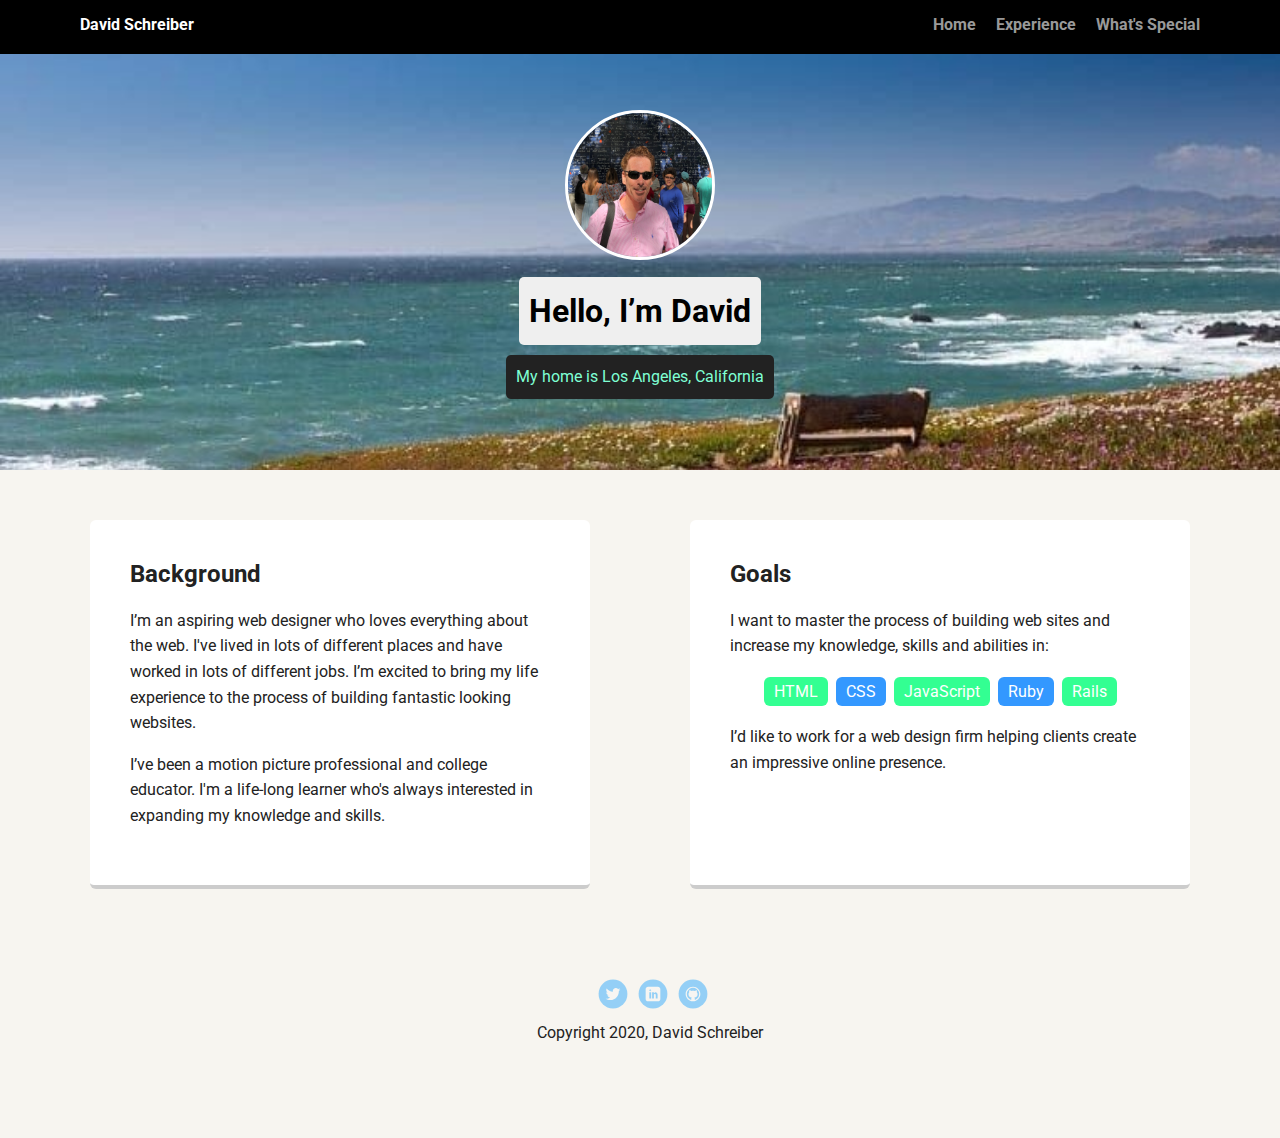
==== index.html @ 255e5490 "Added project 1 files" ====
<!doctype html>
<html lang="en">
<head>
  <meta charset="utf-8">
  <title>David Schreiber's Profile</title>
  <meta name="viewport" content="width=device-width, initial-scale=1.0">
  <link rel="stylesheet" href="styles.css">
  <link href="https://fonts.googleapis.com/css?family=Muli%7CRoboto:400,300,500,700,900" rel="stylesheet"></head>
  <body>

    <div class="main-nav">
        <ul class="nav">
          <li class="name">David Schreiber</li>
          <li><a href="#">Home</a></li>
          <li><a href="pages/experience.html">Experience</a></li>
          <li><a href="pages/whatsspecial.html">What's Special</a></li>
        </ul>
    </div>

    <header>
      <img src="images/Paris-2.jpg" alt="Photo of David at Love Wall, Paris" class="profile-image">
      <h1 class="tag name">Hello, I’m David</h1>
      <p class="tag location">My home is Los Angeles, California</p>
    </header>

    <main class="flex">
      <div class="card">
        <h2>Background</h2>
        <p>I’m an aspiring web designer who loves everything about the web. I've lived in lots of different places and have worked in lots of different jobs. I’m excited to bring my life experience to the process of building fantastic looking websites.</p>
        <p>I’ve been a motion picture professional and college educator. I'm a life-long learner who's always interested in expanding my knowledge and skills.</p>
      </div> 

      <div class="card">
        <h2>Goals</h2>
        <p>I want to master the process of building web sites and increase my knowledge, skills and abilities in:</p>
        <ul class="skills">
          <li>HTML</li>
          <li>CSS</li>
          <li>JavaScript</li>
          <li>Ruby</li>
          <li>Rails</li>
        </ul>
        <p>I’d like to work for a web design firm helping clients create an impressive online presence.</p>
      </div> 

    </main>
    <footer>
      <ul>
        <li><a href="#" class="social twitter">Twitter</a></li>
        <li><a href="#" class="social linkedin">LinkedIn</a></li>
        <li><a href="#" class="social github">Github</a></li>
      </ul>
      <p class="copyright">Copyright 2020, David Schreiber</p>
    </footer>
  </body>
  </html>
---- styles.css ----
/* Global Layout Set-up */
* { 
  box-sizing: border-box;
}
  
body {
  margin: 0;
  padding: 0;
  text-align: center;
  font-family: 'Roboto', sans-serif;
  color: #222;
  background: #f7f5f0;
}
/* Link Styles */

a {
  text-decoration: none;
  color: #999;
}
a:hover {
  color: #6633ff;
}

/* Section Styles */

.main-nav {
  width: 100%;
  background: black;
  min-height: 30px;
  padding: 10px;
  position: fixed;
  text-align: center;
}
.nav {
  display: flex;
  justify-content: space-around;
  font-weight: 700;
  list-style-type: none;
  margin: 0 auto;
  padding: 0;
}

.nav .name {
    display: block;
    margin-right: auto;
    color: white;
}
.nav li {
  padding: 5px 10px 10px 10px;
}
.nav a {
  transition: all .5s;
}
.nav a:hover {
  color: white
}

header {
  text-align: center;
  background: url('images/california-coast.jpg') no-repeat top center ;
  background-size: cover;
  overflow: hidden;
  padding-top: 60px;
}
header {
  line-height: 1.5;
}
header .profile-image {
  margin-top: 50px;
  width: 150px;
  height: 150px;
  border-radius: 50%;
  border: 3px solid white;
  transition: all .5s;
}
header .profile-image:hover {
  transform: scale(1.2) rotate(5deg);
}
.tag {
  background-color: #efefef;
  color: black;
  padding: 10px;
  border-radius: 5px;
  display: table;
  margin: 10px auto;
} 
.location {
  background-color: #222;
  color: aquamarine;
}
.card {
  margin: 30px;
  padding: 20px 40px 40px;
  max-width: 500px;
  text-align: left;
  background: #fff;
  border-bottom: 4px solid #ccc;
  border-radius: 6px;
  transition: all .5s;
}
.card:hover {
  border-color: #ff99ff;
}

ul.skills {
  padding: 0;
  text-align: center;
}

.skills li {
  border-radius: 6px;
  display: inline-block;
  background: #3398FF;
  color: white;
  padding: 5px 10px;
  margin: 2px;
}

.skills li:nth-child(odd) {
  background: #33FF92;
}

footer {
  width: 100%;
  min-height: 30px;
  padding: 20px 0 40px 20px;
}

footer .copyright {
  top: -8px;
  font-size: .75em;
}

footer ul {
  list-style-type: none;
  margin: 0;
  padding: 0;
}

footer ul li {
  display: inline-block;
}

a.social {
  display: inline-block;
  text-indent: -9999px;
  margin-left: 5px;
  width: 30px;
  height: 30px;
  background-size: 30px 30px;
  opacity: .4;
  transition: all .5s;
}
a.twitter {
  background-image: url(images/twitter.svg);
}
a.linkedin {
  background-image: url(images/linkedin.svg);
}
a.github {
  background-image: url(images/github.svg);
}
a.social:hover {
  opacity: 1;
}
.clearfix {
  clear: both;
}

/* Styles for larger screens */
@media screen and (min-width: 720px) {
  
  .flex {
      display: -ms-flexbox;      /* TWEENER - IE 10 */
      display: flex; 
      max-width: 1200px;
      -ms-flex-pack: distribute;
      justify-content: space-around;
      margin: 0 auto;
  }

  header {
    min-height: 470px;
  }

  .nav {
    max-width: 1200px;
    padding: 0 30px;
  }


  main {
    padding-top: 20px;
  }

  main p {
    line-height: 1.6em;
  }

  footer {
    font-size: 1.3em;
    max-width: 1200px;
    margin: 40px auto;
  }

}
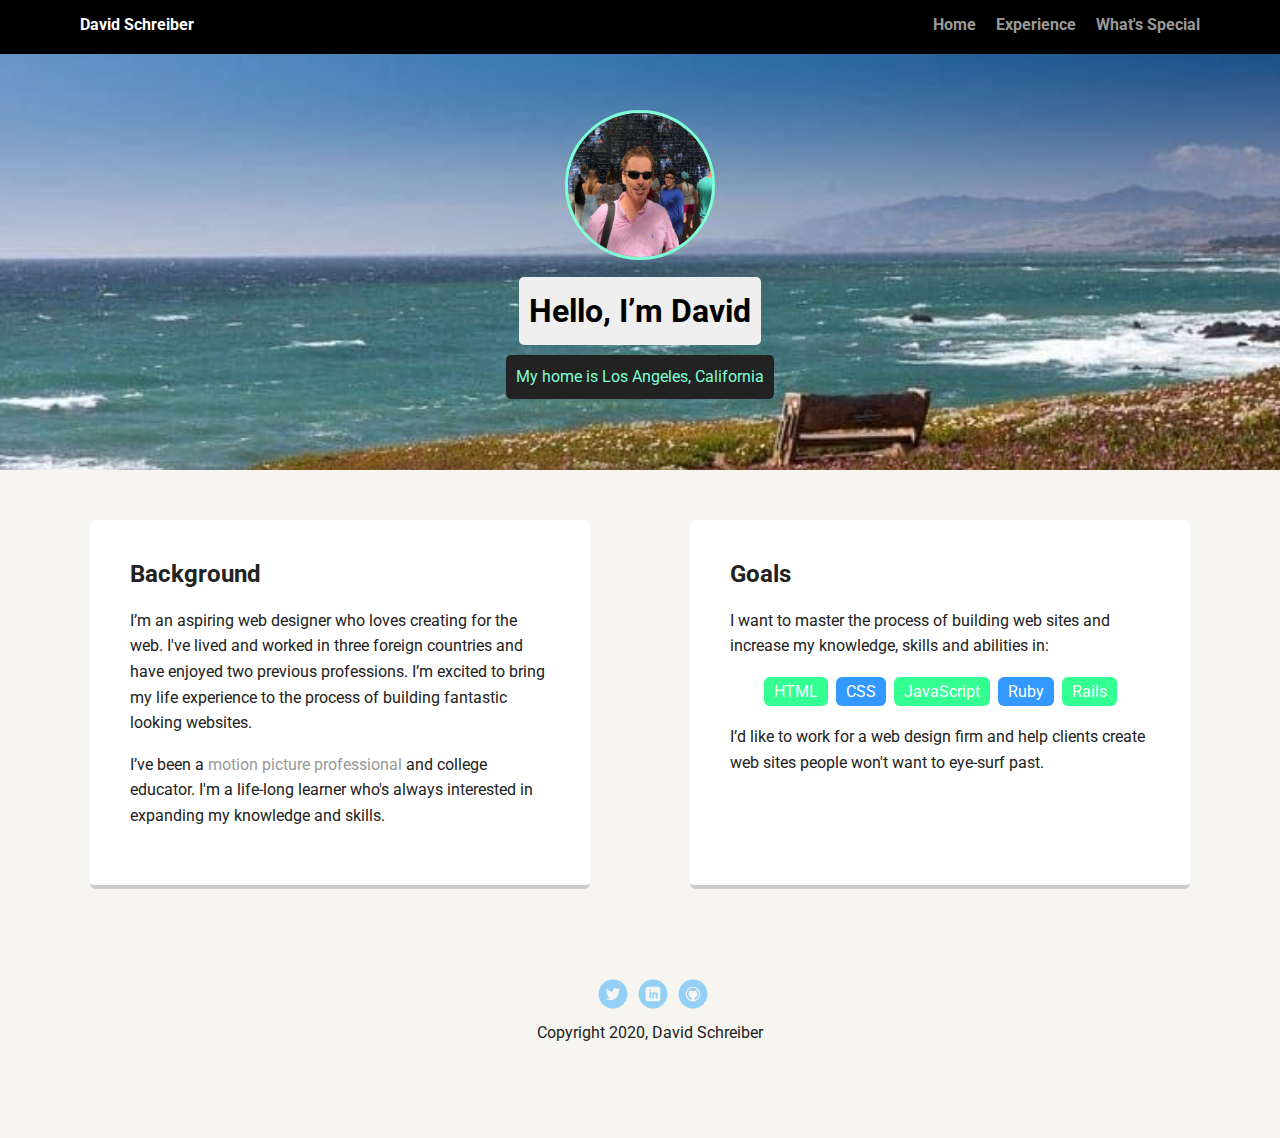
==== commit c1e82024: "Profile image swap" ====
--- a/index.html
+++ b/index.html
@@ -8,14 +8,14 @@
   <link href="https://fonts.googleapis.com/css?family=Muli%7CRoboto:400,300,500,700,900" rel="stylesheet"></head>
   <body>
 
-    <div class="main-nav">
+    <nav class="main-nav">
         <ul class="nav">
           <li class="name">David Schreiber</li>
-          <li><a href="#">Home</a></li>
+          <li><a href="index.html">Home</a></li>
           <li><a href="pages/experience.html">Experience</a></li>
           <li><a href="pages/whatsspecial.html">What's Special</a></li>
         </ul>
-    </div>
+    </nav>
 
     <header>
       <img src="images/Paris-2.jpg" alt="Photo of David at Love Wall, Paris" class="profile-image">
@@ -24,11 +24,11 @@
     </header>
 
     <main class="flex">
-      <div class="card">
+      <article class="card">
         <h2>Background</h2>
-        <p>I’m an aspiring web designer who loves everything about the web. I've lived in lots of different places and have worked in lots of different jobs. I’m excited to bring my life experience to the process of building fantastic looking websites.</p>
-        <p>I’ve been a motion picture professional and college educator. I'm a life-long learner who's always interested in expanding my knowledge and skills.</p>
-      </div> 
+        <p>I’m an aspiring web designer who loves creating for the web. I've lived and worked in three foreign countries and have enjoyed two previous professions. I’m excited to bring my life experience to the process of building fantastic looking websites.</p>
+        <p>I’ve been a <a href="https://DecisionsDecisions.world">motion picture professional</a> and college educator. I'm a life-long learner who's always interested in expanding my knowledge and skills.</p>
+      </article> 
 
       <div class="card">
         <h2>Goals</h2>
@@ -40,15 +40,15 @@
           <li>Ruby</li>
           <li>Rails</li>
         </ul>
-        <p>I’d like to work for a web design firm helping clients create an impressive online presence.</p>
+        <p>I’d like to work for a web design firm and help clients create web sites people won't want to eye-surf past. </p>
       </div> 
 
     </main>
     <footer>
       <ul>
-        <li><a href="#" class="social twitter">Twitter</a></li>
-        <li><a href="#" class="social linkedin">LinkedIn</a></li>
-        <li><a href="#" class="social github">Github</a></li>
+        <li><a href="https://twitter.com/login" class="social twitter">Twitter</a></li>
+        <li><a href="https://www.linkedin.com/in/david-schreiber-b232486/" class="social linkedin">LinkedIn</a></li>
+        <li><a href="https://github.com/DavidPSchreiber" class="social github">Github</a></li>
       </ul>
       <p class="copyright">Copyright 2020, David Schreiber</p>
     </footer>
--- a/styles.css
+++ b/styles.css
@@ -70,11 +70,11 @@
   width: 150px;
   height: 150px;
   border-radius: 50%;
-  border: 3px solid white;
+  border: 3px solid aquamarine;
   transition: all .5s;
 }
 header .profile-image:hover {
-  transform: scale(1.2) rotate(5deg);
+  transform: scale(1.2) rotate(6deg);
 }
 .tag {
   background-color: #efefef;
